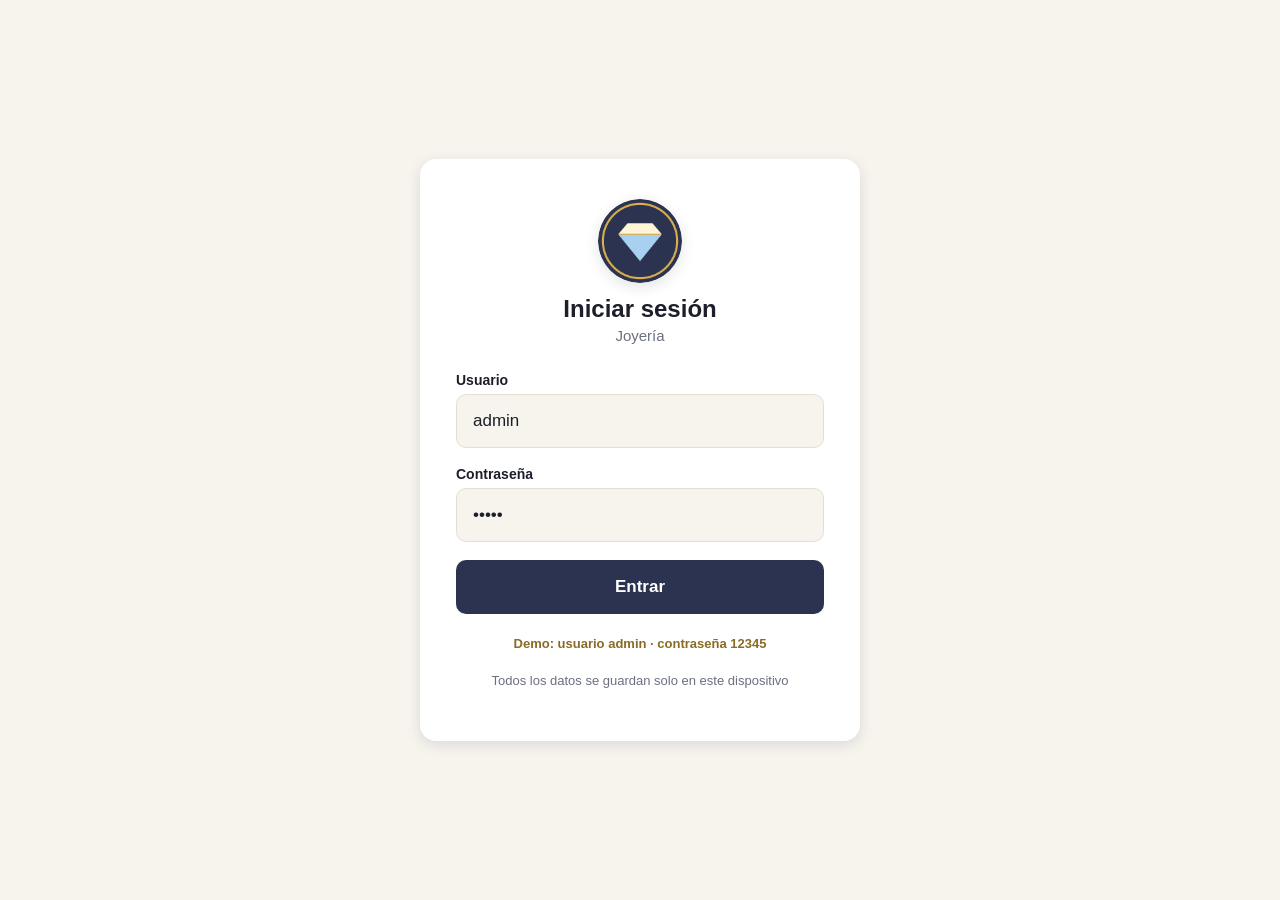
==== pages/caja.html @ 66e28311 "Demo de joyería: catálogo de 12 joyas, admin 12345 y sin códigos de vendedor Co-Authored-By: Claude " ====
<!DOCTYPE html>
<html lang="es">
<head>
  <meta charset="UTF-8" />
  <meta name="viewport" content="width=device-width, initial-scale=1, maximum-scale=1, user-scalable=no, viewport-fit=cover" />
  <title>Caja - Joyería</title>

  <link rel="manifest" href="../manifest.json" />
  <meta name="theme-color" content="#2b3350" />
  <meta name="apple-mobile-web-app-capable" content="yes" />
  <meta name="apple-mobile-web-app-status-bar-style" content="black-translucent" />
  <meta name="apple-mobile-web-app-title" content="Joyería" />
  <link rel="apple-touch-icon" href="../icons/icon-192.png" />

  <link rel="stylesheet" href="../css/styles.css" />
</head>
<body>
  <div class="app-shell">
    <header class="app-header">
      <div class="app-header__izquierda">
        <img src="../icons/logo.png" alt="Joyería" class="logo-imagen--header" />
        <h1 class="app-header__titulo">Joyería</h1>
      </div>

      <nav class="app-nav">
        <a href="inicio.html">🏠 Inicio</a>
        <a href="venta.html">🛒 Vender</a>
        <a href="caja.html" class="activo">💵 Caja</a>
        <a href="productos.html">📦 Productos</a>
        <a href="reportes.html" id="nav-reportes">📊 Reportes</a>
        <a href="respaldo.html" id="nav-respaldo">☁️ Respaldo</a>
        <a href="usuarios.html" id="nav-usuarios">⚙️ Usuarios</a>
      </nav>

      <div class="app-header__derecha">
        <span class="app-header__usuario" id="nombre-usuario-activo"></span>
        <button class="boton-salir" id="boton-salir">Salir</button>
      </div>
    </header>

    <main class="app-main">
      <div class="app-main__header">
        <h2>Caja</h2>
      </div>

      <!-- Estado: sin caja abierta -->
      <div class="tarjeta-caja oculto" id="tarjeta-sin-caja">
        <div class="caja-estado-vacio">
          <span class="icono">💰</span>
          <p>No hay una caja abierta.<br />Cuenta el efectivo del cajón para iniciar el turno.</p>
        </div>

        <div class="mensaje-error" id="error-abrir-caja"></div>

        <form id="form-abrir-caja">
          <div class="campo">
            <label for="monto-inicial">Monto inicial en efectivo (Q)</label>
            <input type="number" id="monto-inicial" min="0" step="0.01" inputmode="decimal" required />
          </div>

          <button type="submit" class="boton boton-primario">Abrir caja</button>
        </form>
      </div>

      <!-- Estado: caja abierta -->
      <div class="tarjeta-caja oculto" id="tarjeta-caja-abierta">
        <h3>Turno actual</h3>

        <div class="caja-info-lista">
          <div class="caja-info-fila">
            <span>Abierta por</span>
            <span id="caja-usuario">-</span>
          </div>
          <div class="caja-info-fila">
            <span>Hora de apertura</span>
            <span id="caja-hora-apertura">-</span>
          </div>
          <div class="caja-info-fila" data-solo-admin>
            <span>Monto inicial</span>
            <span id="caja-monto-inicial">Q 0.00</span>
          </div>
        </div>

        <p class="subtitulo-seccion oculto" id="aviso-caja-cajero">Turno en curso. Los montos, las ventas del turno y el cierre de caja los maneja el administrador.</p>

        <div class="caja-resumen-item caja-resumen-item--total-ventas" data-solo-admin>
          <span class="caja-resumen-item__etiqueta">💰 Ventas totales del turno</span>
          <span class="caja-resumen-item__valor" id="caja-total-ventas">Q 0.00</span>
        </div>

        <div class="caja-resumen-grid" data-solo-admin>
          <div class="caja-resumen-item">
            <span class="caja-resumen-item__etiqueta">💵 Efectivo</span>
            <span class="caja-resumen-item__valor" id="caja-total-efectivo">Q 0.00</span>
          </div>
          <div class="caja-resumen-item">
            <span class="caja-resumen-item__etiqueta">💳 Tarjeta</span>
            <span class="caja-resumen-item__valor" id="caja-total-tarjeta">Q 0.00</span>
          </div>
          <div class="caja-resumen-item">
            <span class="caja-resumen-item__etiqueta">🏦 Depósito/transferencia</span>
            <span class="caja-resumen-item__valor" id="caja-total-deposito">Q 0.00</span>
          </div>
          <div class="caja-resumen-item oculto">
            <span class="caja-resumen-item__etiqueta">🛍️ Pedidos Ya (se cobra a su cuenta)</span>
            <span class="caja-resumen-item__valor" id="caja-total-pedidosya">Q 0.00</span>
          </div>
          <div class="caja-resumen-item">
            <span class="caja-resumen-item__etiqueta">Gastos del turno</span>
            <span class="caja-resumen-item__valor" id="caja-total-gastos">− Q 0.00</span>
          </div>
          <div class="caja-resumen-item">
            <span class="caja-resumen-item__etiqueta">Ingresos del turno</span>
            <span class="caja-resumen-item__valor" id="caja-total-ingresos">+ Q 0.00</span>
          </div>

          <div class="caja-resumen-item caja-resumen-item--esperado">
            <span class="caja-resumen-item__etiqueta">Efectivo esperado</span>
            <span class="caja-resumen-item__valor" id="caja-efectivo-esperado">Q 0.00</span>
          </div>
        </div>

        <button type="button" class="boton boton-primario boton-ancho-auto" id="boton-cerrar-caja" data-solo-admin>
          Cerrar caja
        </button>

        <!-- Movimientos de caja (gastos e ingresos) -->
        <div class="caja-movimientos">
          <h4>Gastos e ingresos de caja (aparte de las ventas)</h4>

          <div class="mensaje-error" id="error-agregar-movimiento"></div>
          <div class="mensaje-exito oculto" id="exito-movimiento">Registrado.</div>

          <form id="form-agregar-movimiento">
            <div class="chip-selector" id="selector-tipo-movimiento">
              <button type="button" class="chip-tipo-movimiento chip-tipo-movimiento--activo" data-tipo="gasto" id="chip-tipo-gasto">🔴 Gasto</button>
              <button type="button" class="chip-tipo-movimiento" data-tipo="ingreso" id="chip-tipo-ingreso">🟢 Ingreso</button>
            </div>
            <input type="hidden" id="movimiento-tipo" value="gasto" />

            <div class="campo">
              <label for="movimiento-descripcion">Descripción</label>
              <input type="text" id="movimiento-descripcion" placeholder="Ej. Compra de fresas" required />
            </div>

            <div class="campo">
              <label for="movimiento-monto">Monto (Q)</label>
              <input type="number" id="movimiento-monto" min="0" step="0.01" inputmode="decimal" required />
            </div>

            <button type="submit" class="boton boton-primario">Registrar</button>
          </form>

          <div class="tabla-reportes-envoltorio" data-solo-admin>
            <table class="tabla-reportes">
              <thead>
                <tr>
                  <th>Tipo</th>
                  <th>Hora</th>
                  <th>Descripción</th>
                  <th>Monto</th>
                  <th>Registrado por</th>
                  <th></th>
                </tr>
              </thead>
              <tbody id="cuerpo-lista-movimientos"></tbody>
            </table>
          </div>

          <div id="estado-vacio-movimientos" class="estado-vacio oculto" data-solo-admin>
            <span class="icono">🧾</span>
            <p>Todavía no hay gastos ni ingresos registrados en este turno (las ventas se ven abajo, en "Ventas del turno").</p>
          </div>
        </div>

        <!-- Ventas del turno actual -->
        <div class="caja-ventas-turno" data-solo-admin>
          <h4>Ventas del turno</h4>

          <div class="tabla-reportes-envoltorio">
            <table class="tabla-reportes">
              <thead>
                <tr>
                  <th>Recibo</th>
                  <th>Hora</th>
                  <th>Método</th>
                  <th>Tipo</th>
                  <th>Cliente</th>
                  <th>Cajero</th>
                  <th>Total</th>
                  <th>Recibo</th>
                </tr>
              </thead>
              <tbody id="cuerpo-ventas-turno"></tbody>
            </table>
          </div>

          <div id="estado-vacio-ventas-turno" class="estado-vacio oculto">
            <span class="icono">🧺</span>
            <p>Todavía no hay ventas registradas en este turno.</p>
          </div>
        </div>
      </div>

      <!-- Historial de cajas cerradas -->
      <div class="tarjeta-caja" data-solo-admin>
        <h3>Historial de cierres</h3>

        <div class="tabla-reportes-envoltorio">
          <table class="tabla-reportes">
            <thead>
              <tr>
                <th>Apertura</th>
                <th>Cierre</th>
                <th>Abrió</th>
                <th>Cerró</th>
                <th>Monto inicial</th>
                <th>Monto contado</th>
                <th>Diferencia</th>
              </tr>
            </thead>
            <tbody id="cuerpo-historial-cajas"></tbody>
          </table>
        </div>

        <div id="estado-vacio-historial" class="estado-vacio oculto">
          <span class="icono">🗂️</span>
          <p>Todavía no hay cierres de caja registrados.</p>
        </div>
      </div>
    </main>
  </div>

  <!-- Modal cerrar caja -->
  <div class="fondo-modal oculto" id="fondo-modal-cierre">
    <div class="tarjeta-modal">
      <button type="button" class="boton-cerrar-modal-x" id="boton-cerrar-modal-cierre-x">✕</button>
      <h3>Cerrar caja</h3>

      <div id="paso-conteo-cierre">
        <p>Cuenta el efectivo físico que hay en el cajón e ingrésalo aquí.</p>

        <div class="mensaje-error" id="error-cerrar-caja"></div>

        <form id="form-cerrar-caja">
          <div class="campo">
            <label for="monto-contado">Efectivo contado (Q)</label>
            <input type="number" id="monto-contado" min="0" step="0.01" inputmode="decimal" required />
          </div>

          <div class="modal-acciones">
            <button type="button" class="boton boton-secundario" id="boton-cancelar-cierre">Cancelar</button>
            <button type="submit" class="boton boton-primario">Calcular</button>
          </div>
        </form>
      </div>

      <div id="paso-resultado-cierre" class="oculto">
        <div id="caja-resultado-cierre-caja"></div>

        <div class="campo" id="campo-motivo-diferencia">
          <label for="motivo-diferencia">Nota / motivo de la diferencia (opcional)</label>
          <textarea id="motivo-diferencia" rows="2" placeholder="Ej. Faltan Q200 porque se compró comida para el personal"></textarea>
        </div>

        <div class="modal-acciones">
          <button type="button" class="boton boton-secundario" id="boton-volver-conteo">Volver</button>
          <button type="button" class="boton boton-primario" id="boton-confirmar-cierre">Confirmar cierre</button>
        </div>
      </div>
    </div>
  </div>

  <!-- Modal detalle de caja histórica -->
  <div class="fondo-modal oculto" id="fondo-modal-detalle-caja">
    <div class="tarjeta-modal tarjeta-modal--ancha">
      <button type="button" class="boton-cerrar-modal-x" id="boton-cerrar-detalle-caja-x">✕</button>
      <h3>Detalle del turno</h3>
      <div id="contenido-detalle-caja"></div>
      <div class="modal-acciones">
        <button type="button" class="boton boton-secundario" id="boton-cerrar-detalle-caja">Cerrar</button>
      </div>
    </div>
  </div>

  <script src="../js/sha256.js"></script>
  <script src="../js/db.js"></script>
  <script src="../js/auth.js"></script>
  <script src="../js/pin.js"></script>
  <script src="../js/impresora-ble.js"></script>
  <script src="../js/caja.js"></script>
  <script src="../js/aviso-respaldo.js"></script>
  <script src="../js/registrar-sw.js"></script>
</body>
</html>
---- css/styles.css ----
:root {
  --color-primario: #2b3350;       /* naranja Joyería, suavizado */
  --color-primario-oscuro: #1b2238;
  --color-acento: #b08d3c;          /* verde claro del logo */
  --color-acento-oscuro: #8a6b25;
  --color-fondo: #f7f4ee;           /* crema cálido, no blanco frío */
  --color-superficie: #ffffff;
  --color-texto: #1c1f2b;
  --color-texto-suave: #6b6f80;
  --color-borde: #e3dfd3;
  --color-error: #d64545;
  --color-error-fondo: #fdeceb;
  --radio: 16px;
  --sombra: 0 4px 14px rgba(27, 34, 56, 0.12);
}

* {
  box-sizing: border-box;
}

.oculto {
  display: none !important;
}

html, body {
  height: 100%;
  margin: 0;
}

body {
  font-family: -apple-system, BlinkMacSystemFont, "Segoe UI", Roboto, sans-serif;
  background: var(--color-fondo);
  color: var(--color-texto);
  -webkit-tap-highlight-color: transparent;
  overscroll-behavior: none;
  user-select: none;
}

button, input, select {
  font-family: inherit;
}

/* ---------- Login ---------- */

.pantalla-login {
  min-height: 100vh;
  display: flex;
  align-items: center;
  justify-content: center;
  padding: 24px;
}

.tarjeta-login {
  width: 100%;
  max-width: 440px;
  background: var(--color-superficie);
  border-radius: var(--radio);
  box-shadow: var(--sombra);
  padding: 40px 36px;
}

.tarjeta-login__logo {
  text-align: center;
  margin-bottom: 8px;
}

.tarjeta-login__logo .icono {
  font-size: 48px;
  line-height: 1;
}

.logo-imagen {
  width: 84px;
  height: 84px;
  border-radius: 50%;
  object-fit: cover;
  box-shadow: var(--sombra);
}

.logo-imagen--header {
  width: 32px;
  height: 32px;
  border-radius: 50%;
  object-fit: cover;
  flex-shrink: 0;
}

.tarjeta-login h1 {
  text-align: center;
  font-size: 24px;
  margin: 8px 0 4px;
}

.tarjeta-login .subtitulo {
  text-align: center;
  color: var(--color-texto-suave);
  font-size: 15px;
  margin: 0 0 28px;
}

.campo {
  margin-bottom: 18px;
}

.campo label {
  display: block;
  font-size: 14px;
  font-weight: 600;
  margin-bottom: 6px;
  color: var(--color-texto);
}

.campo input,
.campo select {
  width: 100%;
  padding: 16px 16px;
  font-size: 17px;
  border: 1.5px solid var(--color-borde);
  border-radius: 10px;
  background: var(--color-fondo);
  color: var(--color-texto);
  outline: none;
  transition: border-color 0.15s ease;
}

.campo input:focus,
.campo select:focus {
  border-color: var(--color-primario);
  background: var(--color-superficie);
}

.boton {
  display: block;
  width: 100%;
  padding: 17px;
  font-size: 17px;
  font-weight: 700;
  border: none;
  border-radius: 10px;
  cursor: pointer;
  touch-action: manipulation;
}

.boton-primario {
  background: var(--color-primario);
  color: #fff;
  margin-top: 8px;
}

.boton-primario:active {
  background: var(--color-primario-oscuro);
}

.boton-secundario {
  background: transparent;
  color: var(--color-primario);
  margin-top: 10px;
}

.mensaje-error {
  background: var(--color-error-fondo);
  color: var(--color-error);
  padding: 12px 14px;
  border-radius: 10px;
  font-size: 14px;
  margin-bottom: 18px;
  display: none;
}

.mensaje-error.visible {
  display: block;
}

.pie-login {
  text-align: center;
  margin-top: 22px;
  font-size: 13px;
  color: var(--color-texto-suave);
}

/* ---------- App shell (header + nav) ---------- */

.app-shell {
  min-height: 100vh;
  display: flex;
  flex-direction: column;
}

.app-header {
  background: var(--color-superficie);
  border-bottom: 1px solid var(--color-borde);
  border-top: 4px solid var(--color-primario);
  padding: 16px 24px;
  display: flex;
  align-items: center;
  justify-content: space-between;
  flex-wrap: wrap;
  gap: 12px;
}

.app-header__izquierda {
  display: flex;
  align-items: center;
  gap: 10px;
}

.app-header__titulo {
  font-size: 20px;
  font-weight: 800;
  margin: 0;
}

.app-nav {
  display: flex;
  gap: 8px;
  flex-wrap: wrap;
}

.app-nav a {
  text-decoration: none;
  color: var(--color-texto-suave);
  font-weight: 600;
  font-size: 15px;
  padding: 10px 14px;
  border-radius: 10px;
}

.app-nav a.activo {
  background: var(--color-acento);
  color: #fff;
}

.app-header__derecha {
  display: flex;
  align-items: center;
  gap: 14px;
}

.app-header__usuario {
  font-size: 14px;
  color: var(--color-texto-suave);
}

.boton-salir {
  background: transparent;
  color: var(--color-error);
  border: 1.5px solid var(--color-error-fondo);
  border-radius: 10px;
  padding: 10px 16px;
  font-weight: 700;
  font-size: 14px;
  cursor: pointer;
}

.app-main {
  flex: 1;
  padding: 24px;
  max-width: 1000px;
  width: 100%;
  margin: 0 auto;
}

.app-main__header {
  display: flex;
  align-items: center;
  justify-content: space-between;
  margin-bottom: 20px;
  gap: 12px;
  flex-wrap: wrap;
}

.app-main__header h2 {
  margin: 0;
  font-size: 22px;
}

.boton-ancho-auto {
  width: auto;
  padding: 15px 24px;
}

/* ---------- Lista de productos ---------- */

.lista-tarjetas {
  display: flex;
  flex-direction: column;
  gap: 12px;
}

.tarjeta-producto {
  background: var(--color-superficie);
  border-radius: var(--radio);
  box-shadow: var(--sombra);
  padding: 18px 20px;
  display: flex;
  align-items: center;
  justify-content: space-between;
  gap: 16px;
}

.tarjeta-producto__info {
  min-width: 0;
}

.tarjeta-producto__nombre {
  font-size: 18px;
  font-weight: 700;
  margin: 0 0 4px;
  overflow-wrap: break-word;
}

.tarjeta-producto__categoria {
  display: inline-block;
  background: var(--color-fondo);
  color: var(--color-texto-suave);
  font-size: 12px;
  font-weight: 600;
  padding: 3px 10px;
  border-radius: 999px;
  margin-right: 8px;
}

.tarjeta-producto__precio {
  font-size: 16px;
  font-weight: 700;
  color: var(--color-primario);
}

.tarjeta-producto__acciones {
  display: flex;
  gap: 8px;
  flex-shrink: 0;
}

.boton-icono {
  width: 48px;
  height: 48px;
  border-radius: 10px;
  border: 1.5px solid var(--color-borde);
  background: var(--color-fondo);
  font-size: 20px;
  cursor: pointer;
  display: flex;
  align-items: center;
  justify-content: center;
}

.boton-icono--eliminar {
  border-color: var(--color-error-fondo);
  background: var(--color-error-fondo);
}

.estado-vacio {
  text-align: center;
  padding: 60px 20px;
  color: var(--color-texto-suave);
}

.estado-vacio .icono {
  font-size: 48px;
  display: block;
  margin-bottom: 12px;
}

/* ---------- Modal ---------- */

.fondo-modal {
  position: fixed;
  inset: 0;
  background: rgba(15, 20, 35, 0.45);
  display: flex;
  align-items: center;
  justify-content: center;
  padding: 24px;
  z-index: 100;
}

.tarjeta-modal {
  position: relative;
  width: 100%;
  max-width: 460px;
  background: var(--color-superficie);
  border-radius: var(--radio);
  padding: 32px;
  box-shadow: var(--sombra);
  max-height: 90vh;
  overflow-y: auto;
}

.boton-cerrar-modal-x {
  position: absolute;
  top: 14px;
  right: 14px;
  width: 36px;
  height: 36px;
  border-radius: 50%;
  border: none;
  background: var(--color-fondo);
  color: var(--color-texto-suave);
  font-size: 18px;
  line-height: 1;
  cursor: pointer;
  touch-action: manipulation;
  display: flex;
  align-items: center;
  justify-content: center;
  z-index: 1;
}

.boton-cerrar-modal-x:active {
  background: var(--color-borde);
}

.tarjeta-modal h3 {
  margin: 0 0 20px;
  font-size: 20px;
}

.modal-acciones {
  display: flex;
  gap: 10px;
  margin-top: 6px;
}

.modal-acciones .boton {
  margin-top: 0;
}

/* ---------- Venta / Recibo ---------- */

.app-main--venta {
  max-width: 1200px;
}

.venta-layout {
  display: flex;
  gap: 20px;
  align-items: flex-start;
}

.venta-productos {
  flex: 1;
  min-width: 0;
}

.venta-categorias {
  display: flex;
  gap: 8px;
  flex-wrap: wrap;
  margin-bottom: 16px;
}

.chip-categoria {
  border: 1.5px solid var(--color-borde);
  background: var(--color-superficie);
  color: var(--color-texto-suave);
  font-weight: 600;
  font-size: 14px;
  padding: 9px 16px;
  border-radius: 999px;
  cursor: pointer;
  touch-action: manipulation;
}

.chip-categoria.activo {
  background: var(--color-acento);
  border-color: var(--color-acento);
  color: #fff;
}

.venta-grilla {
  display: grid;
  grid-template-columns: repeat(auto-fill, minmax(140px, 1fr));
  gap: 12px;
  /* Dejar espacio para hacer scroll de la grilla sin perder de vista el
     carrito, que siempre queda fijo a la par (ver .venta-carrito). */
  max-height: calc(100vh - 220px);
  overflow-y: auto;
  padding-right: 4px;
}

.tarjeta-venta-producto {
  min-height: 90px;
  background: var(--color-superficie);
  border: 1.5px solid var(--color-borde);
  border-radius: var(--radio);
  box-shadow: var(--sombra);
  padding: 14px;
  display: flex;
  flex-direction: column;
  justify-content: center;
  align-items: flex-start;
  gap: 6px;
  cursor: pointer;
  touch-action: manipulation;
  text-align: left;
  overflow: hidden;
}

.tarjeta-venta-producto__foto {
  width: 100%;
  height: 90px;
  object-fit: cover;
  border-radius: 10px;
  margin: -14px -14px 4px -14px;
  width: calc(100% + 28px);
}

.tarjeta-venta-producto:active {
  background: var(--color-fondo);
  border-color: var(--color-primario);
}

.tarjeta-venta-producto__nombre {
  font-size: 16px;
  font-weight: 700;
  overflow-wrap: break-word;
}

.tarjeta-venta-producto__precio {
  font-size: 15px;
  font-weight: 700;
  color: var(--color-primario);
}

.venta-carrito {
  width: 320px;
  flex-shrink: 0;
  background: var(--color-superficie);
  border-radius: var(--radio);
  box-shadow: var(--sombra);
  padding: 20px;
  position: sticky;
  top: 20px;
  display: flex;
  flex-direction: column;
  gap: 14px;
}

.venta-carrito__titulo {
  margin: 0;
  font-size: 18px;
}

.carrito-lista {
  display: flex;
  flex-direction: column;
  gap: 12px;
  max-height: 40vh;
  overflow-y: auto;
}

.carrito-linea {
  display: grid;
  grid-template-columns: 1fr auto;
  grid-template-rows: auto auto;
  row-gap: 6px;
  align-items: center;
  border-bottom: 1px solid var(--color-borde);
  padding-bottom: 10px;
}

.carrito-linea__info {
  grid-column: 1;
  grid-row: 1;
  display: flex;
  flex-direction: column;
  min-width: 0;
}

.carrito-linea__nombre {
  font-size: 15px;
  font-weight: 700;
  overflow-wrap: break-word;
}

.carrito-linea__precio {
  font-size: 12px;
  color: var(--color-texto-suave);
}

.carrito-linea__subtotal {
  grid-column: 2;
  grid-row: 1;
  font-weight: 700;
  color: var(--color-primario);
  white-space: nowrap;
}

.carrito-linea__stepper {
  grid-column: 1;
  grid-row: 2;
  display: flex;
  align-items: center;
  gap: 10px;
}

.boton-stepper {
  width: 44px;
  height: 44px;
  border-radius: 10px;
  border: 1.5px solid var(--color-borde);
  background: var(--color-fondo);
  font-size: 22px;
  font-weight: 700;
  cursor: pointer;
  touch-action: manipulation;
}

.carrito-linea__cantidad {
  min-width: 24px;
  text-align: center;
  font-weight: 700;
  font-size: 16px;
}

.carrito-linea__eliminar {
  grid-column: 2;
  grid-row: 2;
  justify-self: end;
  width: 40px;
  height: 40px;
}

.carrito-total {
  display: flex;
  justify-content: space-between;
  align-items: center;
  font-size: 20px;
  font-weight: 800;
  padding-top: 6px;
  border-top: 2px solid var(--color-borde);
}

.metodo-pago {
  display: flex;
  gap: 8px;
}

.chip-pago {
  flex: 1;
  border: 1.5px solid var(--color-borde);
  background: var(--color-fondo);
  color: var(--color-texto);
  font-weight: 700;
  font-size: 13px;
  padding: 12px 6px;
  border-radius: 10px;
  cursor: pointer;
  touch-action: manipulation;
}

.chip-pago.activo {
  background: var(--color-primario);
  border-color: var(--color-primario);
  color: #fff;
}

.venta-carrito .boton {
  margin-top: 0;
}

.tarjeta-recibo {
  max-width: 420px;
}

.recibo-contenido {
  font-size: 14px;
}

.recibo-titulo {
  text-align: center;
  margin: 0 0 8px;
  font-size: 20px;
}

.recibo-meta {
  text-align: center;
  margin: 0 0 4px;
  color: var(--color-texto-suave);
  font-size: 13px;
}

.recibo-separador {
  border: none;
  border-top: 1px dashed var(--color-borde);
  margin: 14px 0;
}

.recibo-lineas {
  display: flex;
  flex-direction: column;
  gap: 6px;
}

.recibo-linea {
  display: flex;
  justify-content: space-between;
  gap: 10px;
  font-size: 13px;
}

.recibo-total {
  display: flex;
  justify-content: space-between;
  font-size: 20px;
  font-weight: 800;
}

.recibo-metodo {
  text-align: center;
  margin: 12px 0 0;
  font-size: 13px;
}

.recibo-gracias {
  text-align: center;
  margin: 8px 0 0;
  font-style: italic;
  color: var(--color-texto-suave);
}

.enlace-descarga {
  display: block;
  text-align: center;
  margin-top: 12px;
  color: var(--color-primario);
  font-weight: 700;
  text-decoration: none;
}

/* El iPad (dispositivo objetivo de esta app) nunca baja de 744px de ancho
   ni en vertical, así que este apilado solo debería afectar a un celular
   angosto usado por accidente — el carrito se mantiene siempre a la par
   de la grilla de productos en el iPad, sin importar cuántos productos
   haya en el catálogo. */
@media (max-width: 620px) {
  .venta-layout {
    flex-direction: column;
  }

  .venta-carrito {
    width: 100%;
    position: static;
  }

  .venta-grilla {
    max-height: none;
    overflow-y: visible;
  }

  .carrito-lista {
    max-height: none;
  }
}

/* ---------- Reportes ---------- */

.tarjetas-resumen {
  display: flex;
  flex-wrap: wrap;
  gap: 16px;
  margin-bottom: 20px;
}

.tarjeta-resumen {
  flex: 1 1 200px;
  background: var(--color-superficie);
  border-radius: var(--radio);
  box-shadow: var(--sombra);
  padding: 20px 22px;
  display: flex;
  flex-direction: column;
  gap: 4px;
}

.tarjeta-resumen__etiqueta {
  font-size: 14px;
  color: var(--color-texto-suave);
  font-weight: 600;
  text-transform: uppercase;
  letter-spacing: 0.03em;
}

.tarjeta-resumen__total {
  font-size: 28px;
  font-weight: 700;
  color: var(--color-primario-oscuro);
}

.tarjeta-resumen__cantidad {
  font-size: 14px;
  color: var(--color-texto-suave);
}

.tarjeta-resumen--ganancia {
  border: 1.5px solid var(--color-acento);
}

.tarjeta-resumen--ganancia .tarjeta-resumen__total {
  color: var(--color-acento-oscuro);
}

.pestanas-periodo {
  display: flex;
  gap: 8px;
  margin-bottom: 16px;
}

.pestana-periodo {
  border: 1px solid var(--color-borde);
  background: var(--color-superficie);
  color: var(--color-texto);
  border-radius: 999px;
  padding: 8px 18px;
  font-size: 15px;
  font-weight: 600;
  cursor: pointer;
}

.pestana-periodo.activo {
  background: var(--color-primario);
  border-color: var(--color-primario);
  color: #fff;
}

.tabla-reportes-envoltorio {
  background: var(--color-superficie);
  border-radius: var(--radio);
  box-shadow: var(--sombra);
  overflow-x: auto;
}

.tabla-reportes {
  width: 100%;
  border-collapse: collapse;
  font-size: 15px;
}

.tabla-reportes th,
.tabla-reportes td {
  text-align: left;
  padding: 12px 16px;
  border-bottom: 1px solid var(--color-borde);
  white-space: nowrap;
}

.tabla-reportes th {
  color: var(--color-texto-suave);
  font-size: 13px;
  text-transform: uppercase;
  letter-spacing: 0.03em;
  font-weight: 600;
}

.tabla-reportes tbody tr:last-child td {
  border-bottom: none;
}

@media (max-width: 640px) {
  .tarjetas-resumen {
    flex-direction: column;
  }
}

/* ---------- Usuarios ---------- */

.tarjeta-usuario {
  flex-wrap: wrap;
}

.tarjeta-usuario__insignias {
  display: flex;
  gap: 8px;
  margin-top: 8px;
  flex-wrap: wrap;
}

.insignia-rol {
  display: inline-block;
  font-size: 12px;
  font-weight: 700;
  padding: 4px 12px;
  border-radius: 999px;
}

.insignia-rol--duena {
  background: var(--color-primario);
  color: #fff;
}

.insignia-rol--empleado {
  background: var(--color-acento);
  color: #fff;
}

.insignia-estado {
  display: inline-block;
  font-size: 12px;
  font-weight: 700;
  padding: 4px 12px;
  border-radius: 999px;
}

.insignia-estado--activo {
  background: #efe9d8;
  color: var(--color-acento-oscuro);
}

.insignia-estado--inactivo {
  background: var(--color-error-fondo);
  color: var(--color-error);
}

.nota-password {
  font-size: 13px;
  color: var(--color-texto-suave);
  margin: -10px 0 18px;
}

.campo-checkbox label {
  display: flex;
  align-items: center;
  gap: 10px;
  font-weight: 600;
  cursor: pointer;
}

.campo-checkbox input[type="checkbox"] {
  width: 20px;
  height: 20px;
}

/* ---------- Caja ---------- */

.tarjeta-caja {
  background: var(--color-superficie);
  border-radius: var(--radio);
  box-shadow: var(--sombra);
  padding: 28px 26px;
  margin-bottom: 20px;
}

.tarjeta-caja h3 {
  margin: 0 0 16px;
  font-size: 19px;
}

.caja-estado-vacio {
  text-align: center;
  padding: 20px 10px 8px;
}

.caja-estado-vacio .icono {
  font-size: 48px;
  display: block;
  margin-bottom: 12px;
}

.caja-estado-vacio p {
  color: var(--color-texto-suave);
  margin: 0 0 22px;
}

.caja-info-lista {
  display: flex;
  flex-direction: column;
  gap: 10px;
  margin-bottom: 20px;
}

.caja-info-fila {
  display: flex;
  justify-content: space-between;
  align-items: center;
  font-size: 15px;
  padding-bottom: 10px;
  border-bottom: 1px solid var(--color-borde);
}

.caja-info-fila:last-child {
  border-bottom: none;
  padding-bottom: 0;
}

.caja-info-fila span:first-child {
  color: var(--color-texto-suave);
  font-weight: 600;
}

.caja-info-fila span:last-child {
  font-weight: 700;
}

.caja-resumen-grid {
  display: grid;
  grid-template-columns: repeat(auto-fit, minmax(150px, 1fr));
  gap: 14px;
  margin-bottom: 22px;
}

.caja-resumen-item {
  background: var(--color-fondo);
  border-radius: 12px;
  padding: 14px 16px;
  display: flex;
  flex-direction: column;
  gap: 4px;
}

.caja-resumen-item__etiqueta {
  font-size: 12px;
  color: var(--color-texto-suave);
  font-weight: 600;
  text-transform: uppercase;
  letter-spacing: 0.03em;
}

.caja-resumen-item__valor {
  font-size: 19px;
  font-weight: 700;
  color: var(--color-primario-oscuro);
}

.caja-resumen-item--esperado .caja-resumen-item__valor {
  color: var(--color-acento-oscuro);
}

.caja-resultado-cierre {
  text-align: center;
  padding: 18px;
  border-radius: 12px;
  background: var(--color-fondo);
  margin: 6px 0 20px;
}

.caja-resultado-cierre__titulo {
  font-size: 18px;
  font-weight: 800;
  margin: 0 0 4px;
}

.caja-resultado-cierre__detalle {
  font-size: 14px;
  color: var(--color-texto-suave);
  margin: 0;
}

.caja-resultado-cierre--falta .caja-resultado-cierre__titulo {
  color: var(--color-error);
}

.caja-resultado-cierre--sobra .caja-resultado-cierre__titulo {
  color: var(--color-primario-oscuro);
}

.caja-resultado-cierre--exacto .caja-resultado-cierre__titulo {
  color: var(--color-acento-oscuro);
}

.caja-diferencia--falta {
  color: var(--color-error);
  font-weight: 700;
}

.caja-diferencia--sobra {
  color: var(--color-acento-oscuro);
  font-weight: 700;
}

.caja-diferencia--exacto {
  color: var(--color-texto-suave);
  font-weight: 700;
}

/* ---------- Fotos de producto ---------- */

.tarjeta-producto:has(.tarjeta-producto__miniatura) .tarjeta-producto__info {
  flex: 1;
  min-width: 0;
}

.tarjeta-producto__miniatura {
  width: 56px;
  height: 56px;
  border-radius: 10px;
  object-fit: cover;
  flex-shrink: 0;
  background: var(--color-fondo);
}

.tarjeta-producto__miniatura--vacia {
  display: flex;
  align-items: center;
  justify-content: center;
  font-size: 24px;
}

.foto-preview {
  display: block;
  width: 100px;
  height: 100px;
  object-fit: cover;
  border-radius: 10px;
  margin-top: 10px;
  background: var(--color-fondo);
}

/* ---------- Domicilio y caja (venta) ---------- */

.aviso-caja-cerrada {
  max-width: 480px;
  margin: 60px auto;
  text-align: center;
  background: var(--color-superficie);
  border-radius: var(--radio);
  box-shadow: var(--sombra);
  padding: 40px 32px;
}

.aviso-caja-cerrada .icono {
  font-size: 44px;
  display: block;
  margin-bottom: 12px;
}

.aviso-caja-cerrada h2 {
  margin: 0 0 10px;
  font-size: 20px;
}

.aviso-caja-cerrada p {
  color: var(--color-texto-suave);
  margin: 0 0 20px;
  font-size: 14px;
}

.aviso-caja-cerrada .boton {
  display: inline-block;
  text-decoration: none;
}

.entrega-toggle {
  display: flex;
  gap: 8px;
  margin-bottom: 14px;
}

.chip-entrega {
  flex: 1;
  padding: 12px 8px;
  border: 1.5px solid var(--color-borde);
  border-radius: 10px;
  background: var(--color-fondo);
  color: var(--color-texto-suave);
  font-weight: 700;
  font-size: 14px;
  cursor: pointer;
  touch-action: manipulation;
}

.chip-entrega.activo {
  background: var(--color-primario);
  border-color: var(--color-primario);
  color: #fff;
}

.domicilio-campos {
  background: var(--color-fondo);
  border-radius: 10px;
  padding: 14px;
  margin-bottom: 14px;
  display: flex;
  flex-direction: column;
  gap: 10px;
}

.campo--compacto {
  margin-bottom: 0;
}

.campo--compacto label {
  font-size: 12px;
  margin-bottom: 4px;
}

.campo--compacto input {
  padding: 10px 12px;
  font-size: 14px;
}

.resultado-vuelto {
  margin-top: 8px;
  padding: 10px 12px;
  border-radius: var(--radio);
  font-weight: 800;
  font-size: 16px;
  text-align: center;
}

.resultado-vuelto--ok {
  background: #e3f5e8;
  color: #1e7a3d;
}

.resultado-vuelto--falta {
  background: var(--color-error-fondo, #fde8e8);
  color: var(--color-error, #2b3350);
}

.recibo-domicilio {
  background: var(--color-fondo);
  border-radius: 10px;
  padding: 10px 12px;
  margin: 10px 0;
  font-size: 13px;
  text-align: left;
}

.recibo-domicilio strong {
  display: block;
  margin-bottom: 4px;
}

.boton-quitar-foto {
  display: inline-block;
  margin-top: 8px;
  background: none;
  border: none;
  color: var(--color-error);
  font-size: 13px;
  font-weight: 600;
  cursor: pointer;
  padding: 4px 0;
}

/* ---------- Cancelar venta ---------- */

.boton-cancelar-venta {
  background: var(--color-error-fondo);
  color: var(--color-error);
  border: none;
  border-radius: var(--radio);
  padding: 6px 10px;
  font-size: 12px;
  font-weight: 600;
  cursor: pointer;
  white-space: nowrap;
}

.boton-cancelar-venta:active {
  opacity: 0.8;
}

.boton-reimprimir-recibo {
  background: var(--color-primario-fondo, #e8e3d4);
  color: var(--color-primario, #1b2238);
  border: none;
  border-radius: var(--radio);
  padding: 6px 10px;
  font-size: 12px;
  font-weight: 600;
  cursor: pointer;
  white-space: nowrap;
}

.boton-reimprimir-recibo:active {
  opacity: 0.8;
}

.etiqueta-venta-cancelada {
  display: inline-block;
  background: var(--color-error-fondo);
  color: var(--color-error);
  border-radius: var(--radio);
  padding: 4px 10px;
  font-size: 12px;
  font-weight: 600;
  white-space: nowrap;
}

.fila-venta-cancelada {
  text-decoration: line-through;
  opacity: 0.6;
}

.fila-venta-cancelada .etiqueta-venta-cancelada {
  text-decoration: none;
}

/* ---------- Gastos ---------- */

.nota-caja-abierta {
  background: var(--color-error-fondo);
  color: var(--color-error);
  border-radius: var(--radio);
  padding: 10px 14px;
  font-size: 13px;
  font-weight: 600;
  margin-bottom: 16px;
}

.gastos-total-tarjeta {
  background: transparent;
  padding: 0;
}

.gastos-total-tarjeta .caja-resumen-item__etiqueta {
  font-size: 14px;
}

.gastos-total-tarjeta .caja-resumen-item__valor {
  font-size: 28px;
}

.boton-eliminar-gasto {
  background: none;
  border: none;
  cursor: pointer;
  font-size: 16px;
  padding: 4px 8px;
  border-radius: 8px;
}

.boton-eliminar-gasto:hover {
  background: var(--color-error-fondo);
}

/* ---------- Respaldo ---------- */

.resumen-respaldo {
  background: var(--color-fondo, #f6f6f6);
  border-radius: 10px;
  padding: 12px 14px;
  font-size: 14px;
  margin-bottom: 18px;
}

.mensaje-error.mensaje-exito.visible {
  background: #e3f6e8;
  color: #1f7a3d;
}

.tarjeta-caja--peligro {
  border: 2px solid var(--color-error);
}

.aviso-peligro {
  background: var(--color-error-fondo);
  color: var(--color-error);
  border-radius: 10px;
  padding: 14px 16px;
  font-size: 14px;
  margin-bottom: 18px;
  line-height: 1.5;
}

/* ---------- Búsqueda de productos ---------- */

.buscador-productos {
  display: block;
  width: 100%;
  padding: 14px 16px;
  margin-bottom: 16px;
  font-size: 16px;
  font-family: inherit;
  color: inherit;
  background: #fff;
  border: 1.5px solid var(--color-borde);
  border-radius: 10px;
  box-sizing: border-box;
}

.buscador-productos:focus {
  outline: none;
  border-color: var(--color-primario);
}

.buscador-productos::-webkit-search-cancel-button {
  cursor: pointer;
}

/* ---------- Botones de foto (tomar / galería) ---------- */

.fila-botones-foto {
  display: flex;
  gap: 10px;
  margin-top: 4px;
}

.boton-foto-opcion {
  flex: 1;
  width: auto;
  padding: 14px 10px;
  font-size: 15px;
  margin-top: 0;
}

@media (max-width: 420px) {
  .fila-botones-foto {
    flex-direction: column;
  }
}

/* ---------- Clientes ---------- */

.campo textarea {
  width: 100%;
  padding: 16px 16px;
  font-size: 16px;
  font-family: inherit;
  border: 1.5px solid var(--color-borde);
  border-radius: 10px;
  background: var(--color-fondo);
  color: var(--color-texto);
  outline: none;
  resize: vertical;
  transition: border-color 0.15s ease;
}

.campo textarea:focus {
  border-color: var(--color-primario);
  background: var(--color-superficie);
}

.tarjeta-cliente__telefono {
  display: block;
  font-size: 14px;
  color: var(--color-texto-suave);
  margin-bottom: 2px;
}

.tarjeta-cliente__direccion {
  display: block;
  font-size: 13px;
  color: var(--color-texto-suave);
  overflow: hidden;
  text-overflow: ellipsis;
  white-space: nowrap;
  max-width: 100%;
}

/* ---------- Pantalla de inicio ---------- */

.inicio-grid {
  display: grid;
  grid-template-columns: repeat(auto-fill, minmax(200px, 1fr));
  gap: 22px;
}

.inicio-boton {
  display: flex;
  flex-direction: column;
  align-items: center;
  justify-content: center;
  gap: 14px;
  padding: 44px 16px;
  border-radius: var(--radio);
  box-shadow: var(--sombra);
  text-decoration: none;
  color: #fff;
  font-weight: 800;
  font-size: 19px;
  touch-action: manipulation;
  transition: transform 0.08s ease;
}

.inicio-boton:active {
  transform: scale(0.96);
}

.inicio-boton__icono {
  font-size: 58px;
  line-height: 1;
}

.inicio-boton--vender { background: var(--color-primario); }
.inicio-boton--caja { background: var(--color-acento); }
.inicio-boton--productos { background: #4a90d9; }
.inicio-boton--clientes { background: #9b6bd9; }
.inicio-boton--reportes { background: #d96b9b; }
.inicio-boton--respaldo { background: #5cb8b2; }
.inicio-boton--usuarios { background: #6b6f80; }

/* ---------- Filtro de periodo específico (Reportes) ---------- */

.filtro-especifico-controles {
  margin-bottom: 16px;
}

.filtro-especifico-controles input,
.filtro-especifico-controles select {
  padding: 12px 14px;
  font-size: 15px;
  border: 1.5px solid var(--color-borde);
  border-radius: 10px;
  background: var(--color-superficie);
  color: var(--color-texto);
  outline: none;
  min-width: 200px;
}

.filtro-especifico-controles input:focus,
.filtro-especifico-controles select:focus {
  border-color: var(--color-primario);
}

/* ---------- Venta: cliente opcional, extras por línea, recibo ---------- */

.campo-cliente select#venta-cliente-select {
  width: 100%;
  padding: 10px 12px;
  font-size: 15px;
  border: 1.5px solid var(--color-borde);
  border-radius: 10px;
  background: var(--color-superficie);
  color: var(--color-texto);
  outline: none;
}

.campo-cliente select#venta-cliente-select:focus {
  border-color: var(--color-primario);
}

.carrito-linea__extra-boton {
  width: 44px;
  height: 44px;
  font-size: 18px;
  margin-left: 4px;
}

.carrito-linea__extra {
  display: block;
  font-size: 12px;
  color: var(--color-primario);
  font-weight: 600;
}

.carrito-linea__nota {
  display: block;
  font-size: 12px;
  font-style: italic;
  color: var(--color-texto-suave);
}

.tarjeta-extra-linea {
  max-width: 360px;
}

.recibo-linea-nota {
  font-size: 12px;
  font-style: italic;
  color: var(--color-texto-suave);
  margin: -4px 0 6px;
}

/* ===== Caja: movimientos, ventas del turno y detalle histórico ===== */

.caja-movimientos,
.caja-ventas-turno {
  margin-top: 24px;
  padding-top: 20px;
  border-top: 1px solid var(--color-borde, #e5e5e5);
}

.caja-movimientos h4,
.caja-ventas-turno h4 {
  margin: 0 0 12px;
}

.chip-selector {
  display: flex;
  gap: 8px;
  margin-bottom: 14px;
}

.chip-tipo-movimiento {
  flex: 1;
  padding: 10px 12px;
  border-radius: 999px;
  border: 2px solid var(--color-borde, #e5e5e5);
  background: #fff;
  font-size: 14px;
  font-weight: 600;
  cursor: pointer;
  transition: border-color 0.15s ease, background-color 0.15s ease;
}

.chip-tipo-movimiento--activo {
  border-color: var(--color-primario, #2b3350);
  background: rgba(245, 166, 35, 0.12);
}

.etiqueta-movimiento {
  display: inline-block;
  padding: 2px 8px;
  border-radius: 999px;
  font-size: 12px;
  font-weight: 600;
  white-space: nowrap;
}

.etiqueta-movimiento--gasto {
  background: rgba(220, 53, 69, 0.12);
  color: #b02a37;
}

.etiqueta-movimiento--ingreso {
  background: rgba(40, 167, 69, 0.12);
  color: #1e7e34;
}

.boton-eliminar-movimiento {
  background: none;
  border: none;
  cursor: pointer;
  font-size: 16px;
  padding: 4px 8px;
}

.fila-historial-caja {
  cursor: pointer;
}

.fila-historial-caja:hover {
  background: rgba(245, 166, 35, 0.08);
}

.tarjeta-modal--ancha {
  max-width: 720px;
  width: 100%;
  max-height: 85vh;
  overflow-y: auto;
}

/* ---------- Header sin pestañas (pantalla de Inicio) ---------- */

.app-header--inicio {
  justify-content: space-between;
}

.app-header--inicio .app-header__derecha {
  margin-left: auto;
}

/* ---------- Selector "+ botón" reutilizable (categoría, cliente) ---------- */

.fila-campo-mas-boton {
  display: flex;
  gap: 8px;
  align-items: center;
}

.fila-campo-mas-boton select {
  flex: 1;
  min-width: 0;
  padding: 16px;
  font-size: 17px;
  border: 1.5px solid var(--color-borde);
  border-radius: 10px;
  background: var(--color-fondo);
  color: var(--color-texto);
}

.boton-mas-circular {
  flex-shrink: 0;
  width: 52px;
  height: 52px;
  border-radius: 50%;
  border: none;
  background: var(--color-primario);
  color: #fff;
  font-size: 26px;
  font-weight: 700;
  line-height: 1;
  cursor: pointer;
  touch-action: manipulation;
  display: flex;
  align-items: center;
  justify-content: center;
}

.boton-mas-circular:active {
  background: var(--color-primario-oscuro);
}

.chip-entrega {
  font-size: 13px;
  padding: 12px 4px;
  line-height: 1.2;
}

.billetes-rapidos {
  display: flex;
  flex-wrap: wrap;
  gap: 6px;
  margin-bottom: 8px;
}

.chip-billete {
  flex: 1 1 auto;
  padding: 10px 8px;
  border: 1.5px solid var(--color-borde);
  border-radius: 10px;
  background: var(--color-superficie);
  color: var(--color-texto);
  font-weight: 700;
  font-size: 14px;
  cursor: pointer;
  touch-action: manipulation;
}

.chip-billete:active {
  background: var(--color-fondo);
  border-color: var(--color-primario);
}

.nota-pedidosya {
  margin: 0;
  font-size: 12px;
  color: var(--color-texto-suave);
}

.tarjeta-negocio {
  background: var(--color-superficie);
  border-radius: var(--radio);
  box-shadow: var(--sombra);
  padding: 18px 20px;
  margin-bottom: 24px;
  display: flex;
  flex-direction: column;
  gap: 12px;
}

.tarjeta-negocio h3 {
  margin: 0;
  font-size: 17px;
}

/* ---------- Ventana de código de vendedor (PIN) ---------- */

.pin-fondo {
  z-index: 1000;
}

.pin-tarjeta {
  max-width: 340px;
  text-align: center;
}

.pin-titulo {
  margin: 0 0 4px;
  font-size: 20px;
}

.pin-ayuda {
  margin: 0 0 16px;
  font-size: 13px;
  color: var(--color-texto-suave);
}

.pin-puntos {
  display: flex;
  justify-content: center;
  gap: 14px;
  margin-bottom: 10px;
}

.pin-puntos span {
  width: 18px;
  height: 18px;
  border-radius: 50%;
  border: 2px solid var(--color-borde);
  background: transparent;
}

.pin-puntos span.pin-punto--lleno {
  background: var(--color-primario);
  border-color: var(--color-primario);
}

.pin-puntos--error {
  animation: pin-sacudida 0.3s;
}

@keyframes pin-sacudida {
  0%, 100% { transform: translateX(0); }
  25% { transform: translateX(-8px); }
  75% { transform: translateX(8px); }
}

.pin-mensaje {
  min-height: 20px;
  margin-bottom: 8px;
  font-size: 13px;
  font-weight: 700;
  color: var(--color-error, #2b3350);
}

.pin-teclado {
  display: grid;
  grid-template-columns: repeat(3, 1fr);
  gap: 10px;
}

.pin-tecla {
  padding: 18px 0;
  font-size: 24px;
  font-weight: 800;
  border: 1.5px solid var(--color-borde);
  border-radius: 14px;
  background: var(--color-superficie);
  color: var(--color-texto);
  cursor: pointer;
  touch-action: manipulation;
}

.pin-tecla:active {
  background: var(--color-fondo);
  border-color: var(--color-primario);
}

.mensaje-exito {
  padding: 10px 12px;
  border-radius: var(--radio);
  background: #e3f5e8;
  color: #1e7a3d;
  font-weight: 700;
  font-size: 14px;
}

.pagos-electronicos {
  display: flex;
  flex-direction: column;
  gap: 16px;
  margin-bottom: 24px;
}

.pago-bloque {
  background: var(--color-superficie);
  border-radius: var(--radio);
  box-shadow: var(--sombra);
  padding: 18px 20px;
}

.pago-bloque__cabecera {
  display: flex;
  align-items: baseline;
  flex-wrap: wrap;
  gap: 8px 16px;
  margin-bottom: 12px;
}

.pago-bloque__titulo {
  font-size: 17px;
  font-weight: 800;
}

.pago-bloque__total {
  font-size: 22px;
  font-weight: 800;
  color: var(--color-primario);
}

.pago-bloque__cantidad,
.pago-bloque__vacio {
  font-size: 13px;
  color: var(--color-texto-suave);
  margin: 0;
}

.pago-bancos {
  display: flex;
  flex-wrap: wrap;
  gap: 8px;
  margin-bottom: 14px;
}

.pago-banco-chip {
  display: flex;
  flex-direction: column;
  gap: 2px;
  padding: 8px 12px;
  border-radius: var(--radio);
  background: var(--color-fondo);
  font-size: 13px;
}

.pagos-tabla-envoltorio {
  overflow-x: auto;
}

.venta-cliente-telefono {
  display: block;
  margin-top: 4px;
  font-size: 12px;
  color: var(--color-texto-suave);
}

.detalle-pago {
  font-size: 11px;
  color: var(--color-texto-suave);
}

.inicio-version {
  margin-top: 18px;
  text-align: center;
  font-size: 12px;
  color: var(--color-texto-suave);
}

/* ---------- Aviso de respaldo (pantalla de Inicio) ---------- */

.aviso-respaldo {
  display: flex;
  align-items: center;
  gap: 12px;
  flex-wrap: wrap;
  margin-bottom: 20px;
  padding: 14px 18px;
  background: var(--color-error-fondo, #fde8e8);
  color: var(--color-error, #2b3350);
  border-radius: var(--radio);
}

.aviso-respaldo__icono {
  font-size: 20px;
}

.aviso-respaldo__texto {
  flex: 1;
  min-width: 200px;
  font-size: 14px;
  font-weight: 600;
}

.aviso-respaldo__boton {
  background: var(--color-error, #2b3350);
  color: #fff;
  border-radius: var(--radio);
  padding: 8px 14px;
  font-size: 13px;
  font-weight: 700;
  text-decoration: none;
  white-space: nowrap;
}

.aviso-respaldo__cerrar {
  background: transparent;
  border: none;
  color: var(--color-error, #2b3350);
  font-size: 16px;
  font-weight: 700;
  cursor: pointer;
  padding: 4px 6px;
  line-height: 1;
}

/* ---------- Resumen de hoy (pantalla de Inicio) ---------- */

.resumen-hoy-inicio {
  display: flex;
  flex-wrap: wrap;
  gap: 16px;
  margin-top: 28px;
  padding: 22px 24px;
  background: var(--color-superficie);
  border-radius: var(--radio);
  box-shadow: var(--sombra);
}

.resumen-hoy-inicio__item {
  flex: 1 1 160px;
  display: flex;
  flex-direction: column;
  gap: 4px;
}

.resumen-hoy-inicio__etiqueta {
  font-size: 13px;
  font-weight: 600;
  color: var(--color-texto-suave);
  text-transform: uppercase;
  letter-spacing: 0.03em;
}

.resumen-hoy-inicio__valor {
  font-size: 22px;
  font-weight: 800;
  color: var(--color-texto);
  text-transform: capitalize;
}

.resumen-hoy-inicio__valor--ok {
  color: var(--color-acento-oscuro);
}

.resumen-hoy-inicio__valor--alerta {
  color: var(--color-error);
}

/* ---------- Selector de cliente compacto (Vender) ---------- */

.fila-campo-mas-boton--compacta select.select-compacto {
  padding: 10px 12px;
  font-size: 14px;
}

.boton-mas-circular--chico {
  width: 40px;
  height: 40px;
  font-size: 20px;
}

.domicilio-cliente-info {
  background: #efe9d8;
  color: var(--color-acento-oscuro);
  border-radius: 10px;
  padding: 10px 14px;
  font-size: 14px;
  margin-bottom: 10px;
}

/* ---------- Total de ventas y nota de diferencia (Caja) ---------- */

.caja-resumen-item--total-ventas {
  background: #fdeceb;
  border: 1.5px solid var(--color-primario);
  border-radius: var(--radio);
  padding: 16px 18px;
  margin-bottom: 14px;
  display: flex;
  justify-content: space-between;
  align-items: center;
}

.caja-resumen-item--total-ventas .caja-resumen-item__etiqueta {
  font-size: 15px;
  font-weight: 700;
  color: var(--color-texto);
  text-transform: none;
}

.caja-resumen-item--total-ventas .caja-resumen-item__valor {
  font-size: 24px;
  color: var(--color-primario-oscuro);
}

.caja-info-fila--nota {
  align-items: flex-start;
}

.caja-info-fila--nota span:last-child {
  max-width: 60%;
  text-align: right;
  font-style: italic;
  color: var(--color-texto-suave);
}

#campo-motivo-diferencia textarea {
  width: 100%;
  padding: 12px;
  font-size: 15px;
  border: 1.5px solid var(--color-borde);
  border-radius: 10px;
  background: var(--color-fondo);
  color: var(--color-texto);
  resize: vertical;
}

.filtro-rango-fechas {
  display: flex;
  gap: 14px;
  flex-wrap: wrap;
  margin-bottom: 16px;
}

.filtro-rango-fechas .campo {
  margin-bottom: 0;
}

.subtitulo-seccion {
  margin: 4px 0 0;
  font-size: 13px;
  color: var(--color-texto-suave);
  max-width: 520px;
}
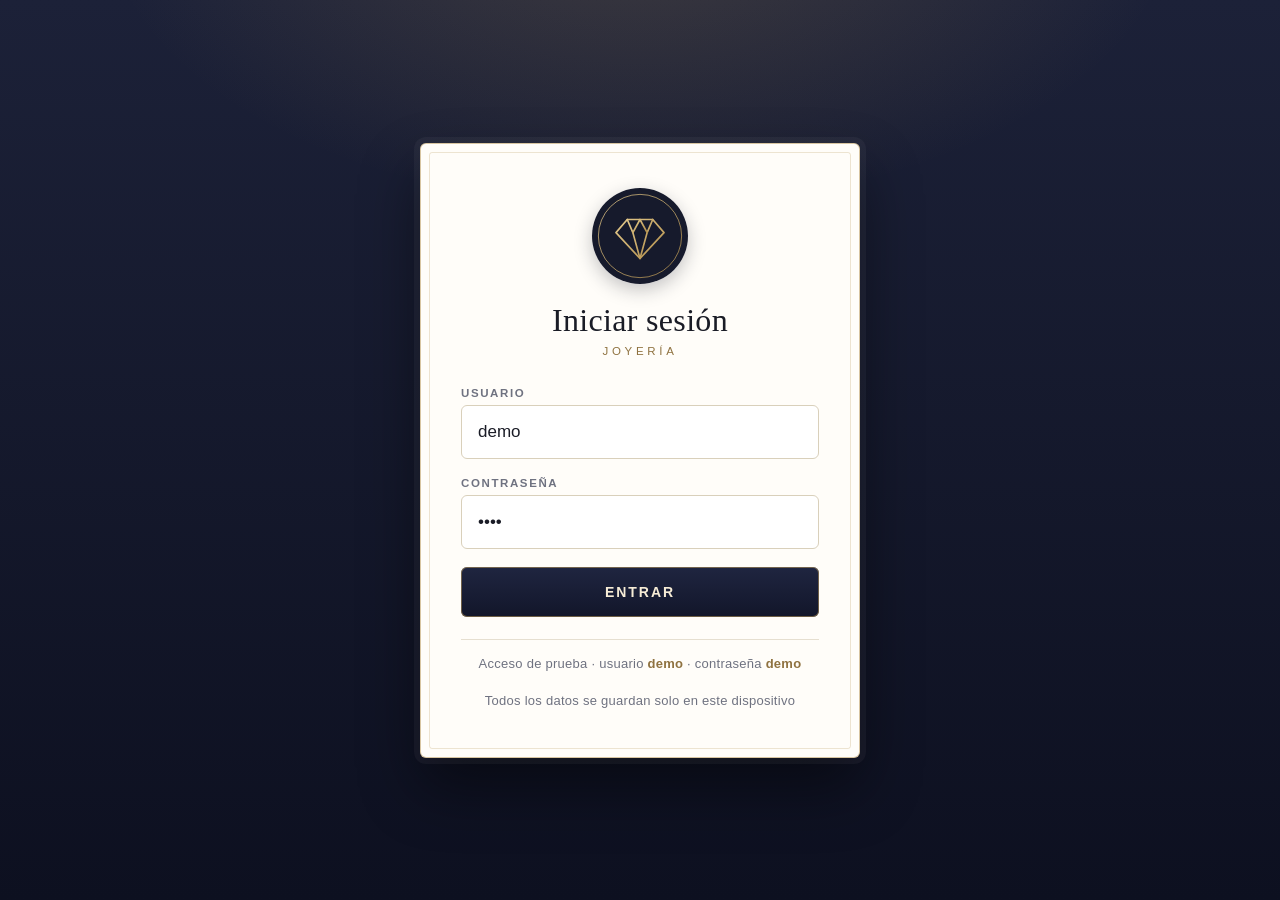
==== commit ed9d2123: "Rediseño fino de joyería (tinta, marfil y oro), logo nuevo, acceso demo/demo" ====
--- a/pages/caja.html
+++ b/pages/caja.html
@@ -18,18 +18,18 @@
   <div class="app-shell">
     <header class="app-header">
       <div class="app-header__izquierda">
-        <img src="../icons/logo.png" alt="Joyería" class="logo-imagen--header" />
+        <img src="../icons/logo.svg" alt="Joyería" class="logo-imagen--header" />
         <h1 class="app-header__titulo">Joyería</h1>
       </div>
 
       <nav class="app-nav">
-        <a href="inicio.html">🏠 Inicio</a>
-        <a href="venta.html">🛒 Vender</a>
-        <a href="caja.html" class="activo">💵 Caja</a>
-        <a href="productos.html">📦 Productos</a>
-        <a href="reportes.html" id="nav-reportes">📊 Reportes</a>
-        <a href="respaldo.html" id="nav-respaldo">☁️ Respaldo</a>
-        <a href="usuarios.html" id="nav-usuarios">⚙️ Usuarios</a>
+        <a href="inicio.html">Inicio</a>
+        <a href="venta.html">Vender</a>
+        <a href="caja.html" class="activo">Caja</a>
+        <a href="productos.html">Productos</a>
+        <a href="reportes.html" id="nav-reportes">Reportes</a>
+        <a href="respaldo.html" id="nav-respaldo">Respaldo</a>
+        <a href="usuarios.html" id="nav-usuarios">Usuarios</a>
       </nav>
 
       <div class="app-header__derecha">
--- a/css/styles.css
+++ b/css/styles.css
@@ -1,17 +1,19 @@
 :root {
-  --color-primario: #2b3350;       /* naranja Joyería, suavizado */
-  --color-primario-oscuro: #1b2238;
-  --color-acento: #b08d3c;          /* verde claro del logo */
-  --color-acento-oscuro: #8a6b25;
-  --color-fondo: #f7f4ee;           /* crema cálido, no blanco frío */
+  --color-primario: #161a2c;        /* tinta */
+  --color-primario-oscuro: #0d1020;
+  --color-acento: #b8975a;          /* oro champán */
+  --color-acento-oscuro: #8f7240;
+  --color-fondo: #f8f5ef;           /* marfil */
   --color-superficie: #ffffff;
-  --color-texto: #1c1f2b;
-  --color-texto-suave: #6b6f80;
-  --color-borde: #e3dfd3;
-  --color-error: #d64545;
-  --color-error-fondo: #fdeceb;
-  --radio: 16px;
-  --sombra: 0 4px 14px rgba(27, 34, 56, 0.12);
+  --color-texto: #1a1c26;
+  --color-texto-suave: #6f7280;
+  --color-borde: #e6dfd0;
+  --color-error: #b3392f;
+  --color-error-fondo: #f8e9e6;
+  --radio: 12px;
+  --sombra: 0 1px 2px rgba(22, 26, 44, 0.05), 0 10px 28px rgba(22, 26, 44, 0.07);
+  --fuente-titulo: "Cormorant Garamond", "Iowan Old Style", "Palatino Linotype", Palatino, Georgia, serif;
+  --oro-linea: rgba(184, 151, 90, 0.55);
 }
 
 * {
@@ -2085,3 +2087,314 @@
   color: var(--color-texto-suave);
   max-width: 520px;
 }
+
+
+/* =====================================================================
+   Tema fino: joyería (tinta, marfil y oro champán)
+   ===================================================================== */
+
+body {
+  -webkit-font-smoothing: antialiased;
+  letter-spacing: 0.005em;
+}
+
+h1, h2, h3,
+.app-header__titulo,
+.inicio-boton__texto,
+.tarjeta-login h1 {
+  font-family: var(--fuente-titulo);
+  font-weight: 600;
+  letter-spacing: 0.01em;
+}
+
+/* ---- Login ---- */
+.pantalla-login {
+  background:
+    radial-gradient(900px 500px at 50% -10%, rgba(184, 151, 90, 0.22), transparent 60%),
+    linear-gradient(180deg, #1c2138 0%, #0d1020 100%);
+}
+.tarjeta-login {
+  background: #fffdf9;
+  border: 1px solid var(--oro-linea);
+  border-radius: 6px;
+  box-shadow: 0 0 0 6px rgba(255, 255, 255, 0.04), 0 30px 60px rgba(0, 0, 0, 0.45);
+  padding: 44px 40px 36px;
+  position: relative;
+}
+.tarjeta-login::before {
+  content: "";
+  position: absolute;
+  inset: 8px;
+  border: 1px solid rgba(184, 151, 90, 0.25);
+  border-radius: 3px;
+  pointer-events: none;
+}
+.logo-imagen {
+  width: 96px;
+  height: 96px;
+  box-shadow: 0 6px 18px rgba(22, 26, 44, 0.25);
+}
+.tarjeta-login h1 {
+  font-size: 32px;
+  font-weight: 500;
+  margin: 14px 0 6px;
+}
+.tarjeta-login .subtitulo {
+  text-transform: uppercase;
+  letter-spacing: 0.32em;
+  font-size: 11.5px;
+  color: var(--color-acento-oscuro);
+  margin-bottom: 30px;
+}
+.pie-login { letter-spacing: 0.02em; }
+.pie-login--demo {
+  padding-top: 16px;
+  border-top: 1px solid var(--color-borde);
+  color: var(--color-texto-suave);
+}
+.pie-login--demo b { color: var(--color-acento-oscuro); }
+
+/* ---- Campos y botones ---- */
+.campo label {
+  font-size: 11.5px;
+  font-weight: 600;
+  text-transform: uppercase;
+  letter-spacing: 0.14em;
+  color: var(--color-texto-suave);
+}
+.campo input,
+.campo select {
+  background: #fff;
+  border: 1px solid #d9d0bb;
+  border-radius: 6px;
+}
+.campo input:focus,
+.campo select:focus {
+  border-color: var(--color-acento);
+  box-shadow: 0 0 0 3px rgba(184, 151, 90, 0.22);
+}
+.boton {
+  border-radius: 6px;
+  font-size: 14px;
+  font-weight: 600;
+  text-transform: uppercase;
+  letter-spacing: 0.14em;
+  transition: background 0.15s ease, box-shadow 0.15s ease, transform 0.08s ease;
+}
+.boton:active { transform: scale(0.985); }
+.boton-primario {
+  background: linear-gradient(180deg, #1f2540, #12162a);
+  box-shadow: inset 0 0 0 1px rgba(184, 151, 90, 0.55);
+  color: #f6ecd6;
+}
+.boton-primario:hover { box-shadow: inset 0 0 0 1px var(--color-acento), 0 6px 16px rgba(22, 26, 44, 0.25); }
+.boton-primario:active { background: var(--color-primario-oscuro); }
+.boton-secundario {
+  border: 1px solid var(--oro-linea);
+  color: var(--color-primario);
+}
+
+/* ---- Encabezado y menú ---- */
+.app-header {
+  background: linear-gradient(180deg, #1c2138, #121628);
+  border-top: none;
+  border-bottom: 1px solid var(--color-acento);
+  padding: 12px 28px;
+  color: #f2ead9;
+}
+.logo-imagen--header { width: 38px; height: 38px; }
+.app-header__titulo {
+  font-size: 17px;
+  font-weight: 500;
+  text-transform: uppercase;
+  letter-spacing: 0.3em;
+  color: #f2ead9;
+}
+.app-nav { gap: 2px; }
+.app-nav a {
+  color: rgba(242, 234, 217, 0.68);
+  font-size: 12px;
+  font-weight: 600;
+  text-transform: uppercase;
+  letter-spacing: 0.16em;
+  padding: 12px 14px;
+  border-radius: 0;
+  border-bottom: 2px solid transparent;
+  transition: color 0.15s ease, border-color 0.15s ease;
+}
+.app-nav a:hover { color: #f6ecd6; }
+.app-nav a.activo {
+  background: transparent;
+  color: #e3c98c;
+  border-bottom-color: var(--color-acento);
+}
+.app-header__usuario { color: rgba(242, 234, 217, 0.7); font-size: 13px; letter-spacing: 0.04em; }
+.boton-salir {
+  color: #f2ead9;
+  border: 1px solid rgba(184, 151, 90, 0.6);
+  border-radius: 6px;
+  font-size: 12px;
+  text-transform: uppercase;
+  letter-spacing: 0.14em;
+  padding: 9px 16px;
+}
+.app-main__header h2 { font-size: 30px; font-weight: 500; }
+
+/* ---- Inicio ---- */
+.inicio-grid { gap: 18px; }
+.inicio-boton {
+  background: #fff;
+  color: var(--color-primario);
+  border: 1px solid var(--color-borde);
+  border-radius: 8px;
+  box-shadow: var(--sombra);
+  padding: 38px 16px 32px;
+  gap: 16px;
+  position: relative;
+  transition: transform 0.12s ease, box-shadow 0.2s ease, border-color 0.2s ease;
+}
+.inicio-boton::after {
+  content: "";
+  position: absolute;
+  left: 50%;
+  bottom: 14px;
+  width: 26px;
+  height: 1px;
+  background: var(--color-acento);
+  transform: translateX(-50%);
+}
+.inicio-boton:hover { border-color: var(--color-acento); box-shadow: 0 14px 34px rgba(22, 26, 44, 0.12); }
+.inicio-boton__icono { color: var(--color-acento-oscuro); line-height: 0; }
+.inicio-boton__icono svg { width: 46px; height: 46px; }
+.inicio-boton__texto { font-size: 22px; font-weight: 600; }
+.inicio-boton--vender,
+.inicio-boton--caja,
+.inicio-boton--productos,
+.inicio-boton--clientes,
+.inicio-boton--reportes,
+.inicio-boton--respaldo,
+.inicio-boton--usuarios { background: #fff; }
+.inicio-boton--vender {
+  background: linear-gradient(180deg, #1f2540, #12162a);
+  color: #f6ecd6;
+  border-color: var(--color-acento);
+}
+.inicio-boton--vender .inicio-boton__icono { color: #e3c98c; }
+
+/* ---- Vender: joyas, categorías y ticket ---- */
+.chip-categoria {
+  border: 1px solid var(--color-borde);
+  border-radius: 4px;
+  font-size: 12px;
+  text-transform: uppercase;
+  letter-spacing: 0.12em;
+  padding: 10px 16px;
+  min-height: 40px;
+}
+.chip-categoria.activo { background: var(--color-primario); border-color: var(--color-primario); color: #f6ecd6; }
+.tarjeta-venta-producto {
+  border: 1px solid var(--color-borde);
+  border-radius: 8px;
+  box-shadow: 0 1px 2px rgba(22, 26, 44, 0.05);
+  gap: 4px;
+  transition: box-shadow 0.2s ease, border-color 0.2s ease, transform 0.08s ease;
+}
+.tarjeta-venta-producto:hover { border-color: var(--color-acento); box-shadow: 0 10px 26px rgba(22, 26, 44, 0.12); }
+.tarjeta-venta-producto:active { transform: scale(0.985); border-color: var(--color-acento); }
+.tarjeta-venta-producto__nombre {
+  font-family: var(--fuente-titulo);
+  font-size: 18px;
+  font-weight: 600;
+  line-height: 1.15;
+}
+.tarjeta-venta-producto__precio {
+  font-size: 14px;
+  font-weight: 600;
+  letter-spacing: 0.04em;
+  color: var(--color-acento-oscuro);
+}
+.tarjeta-venta-producto__foto { border-radius: 0; }
+.venta-carrito { border: 1px solid var(--color-borde); border-radius: 8px; }
+.venta-carrito__titulo {
+  font-size: 24px;
+  font-weight: 500;
+  padding-bottom: 10px;
+  border-bottom: 1px solid var(--oro-linea);
+}
+.chip-pago, .chip-entrega, .chip-billete {
+  border-radius: 4px;
+  text-transform: uppercase;
+  letter-spacing: 0.08em;
+  font-size: 12px;
+}
+.chip-pago.activo, .chip-entrega.activo { background: var(--color-primario); border-color: var(--color-acento); color: #f6ecd6; }
+
+/* ---- Avisos, resúmenes y tarjetas ---- */
+.aviso-respaldo {
+  background: #fbf7ee;
+  color: var(--color-texto-suave);
+  border: 1px solid var(--color-borde);
+  border-radius: 6px;
+}
+.aviso-respaldo__boton {
+  background: transparent;
+  color: var(--color-acento-oscuro);
+  border: 1px solid var(--oro-linea);
+  border-radius: 4px;
+  text-transform: uppercase;
+  letter-spacing: 0.1em;
+  font-size: 11px;
+}
+.aviso-respaldo__cerrar { color: var(--color-texto-suave); }
+.resumen-hoy-inicio {
+  border: 1px solid var(--color-borde);
+  border-radius: 8px;
+  border-top: 2px solid var(--color-acento);
+}
+.resumen-hoy-inicio__etiqueta { font-size: 11px; letter-spacing: 0.16em; }
+.resumen-hoy-inicio__valor {
+  font-family: var(--fuente-titulo);
+  font-size: 26px;
+  font-weight: 600;
+  text-transform: none;
+}
+.resumen-hoy-inicio__valor--ok { color: #2f6b4b; }
+.tarjeta-producto, .tarjeta-resumen, .caja-tarjeta, .tabla-reportes-envoltorio {
+  border-radius: 8px;
+}
+.modal, .tarjeta-modal { border-radius: 8px; }
+
+/* Emojis decorativos en tono apagado (los de color desentonan con una joyería) */
+.icono, .aviso-respaldo__icono, .estado-vacio .icono, .aviso-caja-cerrada .icono {
+  filter: grayscale(1) opacity(0.65);
+}
+
+/* Tablas con aire */
+.tabla-reportes th {
+  font-size: 11px;
+  letter-spacing: 0.14em;
+  text-transform: uppercase;
+  color: var(--color-texto-suave);
+}
+
+/* Ajustes finos */
+.tarjeta-venta-producto { justify-content: flex-start; }
+.app-header { gap: 8px 16px; }
+@media (max-width: 1100px) {
+  .app-nav a { padding: 12px 9px; letter-spacing: 0.1em; font-size: 11.5px; }
+  .app-header__titulo { letter-spacing: 0.22em; }
+}
+.carrito-vacio .icono, .carrito-vacio span:first-child { filter: grayscale(1) opacity(0.6); }
+
+/* Reportes */
+.tarjeta-resumen { border: 1px solid var(--color-borde); border-radius: 8px; }
+.tarjeta-resumen__total { font-family: var(--fuente-titulo); font-size: 30px; font-weight: 600; letter-spacing: 0.01em; }
+.tarjeta-resumen__etiqueta { font-size: 11px; letter-spacing: 0.16em; text-transform: uppercase; }
+.pestana-periodo {
+  border-radius: 4px;
+  font-size: 12px;
+  text-transform: uppercase;
+  letter-spacing: 0.1em;
+}
+.pestana-periodo.activa, .pestana-periodo.activo { background: var(--color-primario); border-color: var(--color-primario); color: #f6ecd6; }
+.tarjeta-resumen { min-height: 0; }
